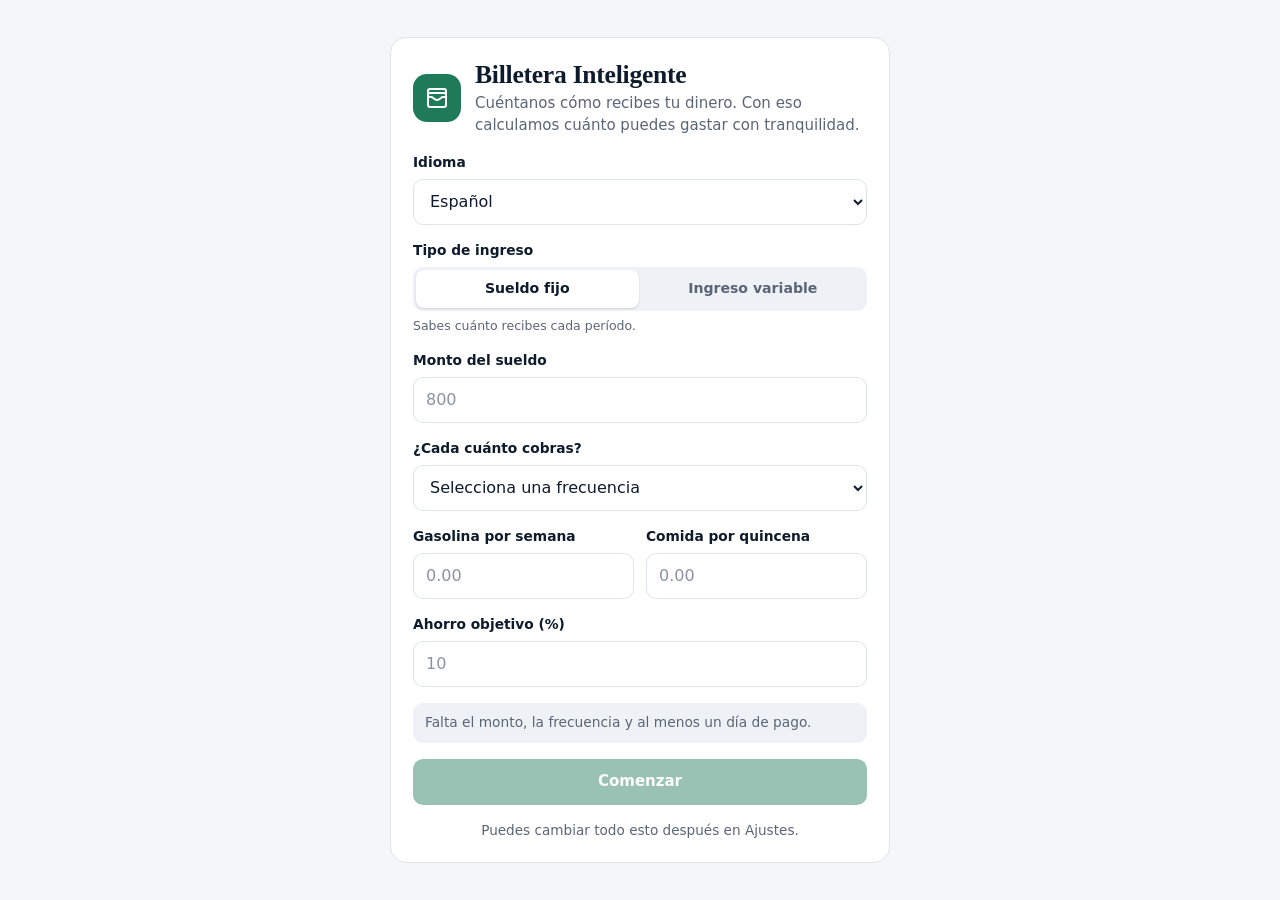
==== index.html @ e5aa4513 "Add files via upload" ====
<!doctype html>
<html lang="es">
  <head>
    <meta charset="UTF-8" />
    <meta name="viewport" content="width=device-width, initial-scale=1.0, viewport-fit=cover" />
    <meta name="theme-color" content="#f4f6f8" />
    <meta name="mobile-web-app-capable" content="yes" />
    <meta name="apple-mobile-web-app-capable" content="yes" />
    <meta name="apple-mobile-web-app-status-bar-style" content="black-translucent" />
    <link rel="manifest" href="./manifest.webmanifest" />
    <link rel="icon" href="./icon.svg" type="image/svg+xml" />
    <link rel="apple-touch-icon" href="./icon-192.png" />
    <title>Billetera Inteligente</title>
    <script type="module" crossorigin src="./assets/index-BAWl-egF.js"></script>
    <link rel="stylesheet" crossorigin href="./assets/index-CGcgOahd.css">
  </head>
  <body>
    <div id="root"></div>
  </body>
</html>
---- assets/index-CGcgOahd.css ----
:root{--bg: #f4f6f8;--surface: #ffffff;--surface-2: #eef1f5;--border: #dfe4ea;--text: #0e1b2c;--muted: #5a6676;--accent-base: #1f7a5a;--accent: var(--accent-base);--accent-contrast: #ffffff;--accent-soft: color-mix(in srgb, var(--accent) 11%, transparent);--good: #18794e;--bad: #c0392b;--warn: #a8650a;--info: #2b62c4;--pocket-commitments: #d99a1c;--pocket-reserve: #2b62c4;--pocket-savings: #7a5cd6;--pocket-goals: #1aa3a3;--pocket-available: var(--accent);--radius-card: 16px;--radius-control: 10px;--gap: 16px;--sidebar-width: 232px;--font: system-ui, -apple-system, "Segoe UI", Roboto, "Helvetica Neue", Arial, sans-serif;--font-display: "Iowan Old Style", "Palatino Linotype", Palatino, "Book Antiqua", Georgia, serif;color-scheme:light}:root[data-mode=dark]{--bg: #0c141d;--surface: #131d29;--surface-2: #1b2735;--border: #283646;--text: #e9eef4;--muted: #94a2b3;--accent: color-mix(in srgb, var(--accent-base) 62%, #ffffff);--accent-contrast: #0c141d;--accent-soft: color-mix(in srgb, var(--accent) 15%, transparent);--good: #4cc38a;--bad: #f0715f;--warn: #e2a63b;--info: #6c9bf0;color-scheme:dark}:root[data-theme=blue]{--accent-base: #2b62c4;--pocket-reserve: #0f8f8f}:root[data-theme=gold]{--accent-base: #9a7420;--pocket-commitments: #c2553a}:root[data-theme=violet]{--accent-base: #6d4fd6;--pocket-savings: #1f9d68}:root[data-theme=crimson]{--accent-base: #c23b55}:root[data-theme=slate]{--accent-base: #52607a}*,*:before,*:after{box-sizing:border-box}html{-webkit-text-size-adjust:100%}body{margin:0;min-height:100dvh;background:var(--bg);color:var(--text);font-family:var(--font);font-size:15px;line-height:1.45;-webkit-font-smoothing:antialiased;-webkit-tap-highlight-color:transparent;overflow-x:hidden}body.modal-open{overflow:hidden}h1,h2,h3,p,ul{margin:0}h1{font-family:var(--font-display);font-size:1.9rem;font-weight:600;line-height:1.15;letter-spacing:-.01em}h2{font-size:1.02rem;font-weight:650;line-height:1.3}ul{padding:0;list-style:none}a{color:inherit;text-decoration:none}button,input,select,textarea{font:inherit;color:inherit}button{cursor:pointer}button:disabled{cursor:not-allowed;opacity:.45}input,select,textarea{width:100%;min-height:46px;padding:10px 12px;background:var(--surface);border:1px solid var(--border);border-radius:var(--radius-control);outline:none;font-size:16px}input:focus,select:focus{border-color:var(--accent);box-shadow:0 0 0 3px var(--accent-soft)}input::placeholder{color:var(--muted);opacity:.7}:focus-visible{outline:2px solid var(--accent);outline-offset:2px}.muted{color:var(--muted)}.small{font-size:.85rem}.big{font-size:1.3rem}.center{text-align:center}.positive{color:var(--good)}.negative{color:var(--bad)}.warning{color:var(--warn)}.label{color:var(--muted);font-size:.85rem}.figure{font-variant-numeric:tabular-nums;font-weight:650;white-space:nowrap}.link{padding:0;background:none;border:0;color:var(--accent);font-size:.88rem;font-weight:600}.link:hover{text-decoration:underline}.row{display:flex;align-items:center;gap:12px;min-width:0}.spread{display:flex;align-items:center;justify-content:space-between;gap:12px}.spread.wrap{flex-wrap:wrap}.stack{display:flex;flex-direction:column;gap:10px}.rows{display:flex;flex-direction:column;gap:14px}.grid{display:grid;gap:var(--gap);grid-template-columns:minmax(0,1fr);align-items:start}.grid.cols-3{grid-template-columns:repeat(3,minmax(0,1fr))}.grid.cols-4{grid-template-columns:repeat(2,minmax(0,1fr))}@media(max-width:560px){.grid.cols-3{grid-template-columns:minmax(0,1fr)}}@media(min-width:900px){.grid.cols-2{grid-template-columns:repeat(2,minmax(0,1fr))}.grid.cols-4{grid-template-columns:repeat(4,minmax(0,1fr))}}@media(prefers-reduced-motion:reduce){*,*:before,*:after{animation:none!important;transition:none!important}}.app{min-height:100dvh}.main{min-width:0}.content{width:100%;max-width:1080px;margin:0 auto;padding:8px var(--gap) calc(104px + env(safe-area-inset-bottom))}.page{display:flex;flex-direction:column;gap:var(--gap)}.page-heading{display:flex;align-items:flex-end;justify-content:space-between;flex-wrap:wrap;gap:12px;padding:8px 0 4px}.page-heading p{margin-top:4px}.topbar{display:flex;align-items:center;justify-content:space-between;gap:12px;padding:calc(12px + env(safe-area-inset-top)) calc(var(--gap) + env(safe-area-inset-right)) 8px calc(var(--gap) + env(safe-area-inset-left))}.greeting{display:flex;align-items:center;gap:10px;min-width:0;padding:0;background:none;border:0;text-align:left}.greeting-text{display:flex;flex-direction:column;min-width:0;line-height:1.3}.greeting-text span{overflow:hidden;color:var(--muted);font-size:.8rem;text-overflow:ellipsis;white-space:nowrap}.avatar{display:grid;place-items:center;flex:none;width:40px;height:40px;border-radius:50%;background:var(--accent-soft) center / cover no-repeat;color:var(--accent);font-weight:700;font-size:.85rem}.avatar.large{width:68px;height:68px;font-size:1.3rem}.topbar-actions{display:flex;align-items:center;gap:8px;flex:none}.topbar-date{display:none;color:var(--muted);font-size:.88rem}.topbar-date:first-letter{text-transform:uppercase}.brand-mark{display:grid;place-items:center;flex:none;width:34px;height:34px;border-radius:10px;background:var(--accent);color:var(--accent-contrast)}.brand-mark.large{width:48px;height:48px;border-radius:14px}.sidebar{display:none}.bottom-nav{position:fixed;left:0;right:0;bottom:0;z-index:30;display:grid;grid-template-columns:repeat(5,1fr);align-items:center;padding:6px 8px calc(6px + env(safe-area-inset-bottom));background:var(--surface);border-top:1px solid var(--border)}.nav-item{display:flex;flex-direction:column;align-items:center;gap:3px;min-height:50px;padding:4px;background:none;border:0;color:var(--muted);font-size:.7rem;font-weight:600}.nav-item.active{color:var(--accent)}.fab{display:grid;place-items:center;justify-self:center;width:54px;height:54px;margin-top:-22px;border:4px solid var(--bg);border-radius:50%;background:var(--accent);color:var(--accent-contrast)}@media(min-width:900px){.app{display:grid;grid-template-columns:var(--sidebar-width) minmax(0,1fr)}.app.sidebar-collapsed{--sidebar-width: 72px}.bottom-nav{display:none}.content{padding:8px 32px 48px}.topbar{padding:18px 32px 8px;max-width:1144px;margin:0 auto}.topbar-date{display:inline}.sidebar{position:sticky;top:0;display:flex;flex-direction:column;gap:16px;height:100dvh;padding:20px 12px 14px;background:var(--surface);border-right:1px solid var(--border);overflow:hidden auto}.brand{display:flex;align-items:center;gap:10px;padding:0 6px}.brand-text{font-size:.98rem;line-height:1.2}.sidebar-add{width:100%}.sidebar-nav{display:flex;flex-direction:column;gap:2px;flex:1}.nav-link{display:flex;align-items:center;gap:12px;min-height:42px;padding:0 12px;background:none;border:0;border-radius:var(--radius-control);color:var(--muted);font-weight:550;text-align:left;white-space:nowrap}.nav-link svg{flex:none}.nav-link:hover{background:var(--surface-2);color:var(--text)}.nav-link.active{background:var(--accent-soft);color:var(--accent)}.sidebar-collapse{align-self:flex-end}.sidebar-collapsed .brand-text,.sidebar-collapsed .nav-link span,.sidebar-collapsed .sidebar-add span{display:none}.sidebar-collapsed .nav-link,.sidebar-collapsed .brand{justify-content:center;padding:0}.sidebar-collapsed .sidebar-add{padding:0}.sidebar-collapsed .sidebar-collapse{align-self:center}.sidebar-collapsed .collapse-arrow{transform:rotate(180deg)}}.card{display:flex;flex-direction:column;gap:14px;min-width:0;padding:18px;background:var(--surface);border:1px solid var(--border);border-radius:var(--radius-card)}.badge-icon{display:grid;place-items:center;flex:none;width:38px;height:38px;border-radius:50%;background:var(--accent-soft);color:var(--accent)}.badge-icon.small{width:34px;height:34px}.badge-icon.good{background:color-mix(in srgb,var(--good) 14%,transparent);color:var(--good)}.badge-icon.plain{background:var(--surface-2);color:var(--muted)}.btn{display:inline-flex;align-items:center;justify-content:center;gap:8px;min-height:46px;padding:0 18px;border:1px solid transparent;border-radius:var(--radius-control);font-weight:600;white-space:nowrap}.btn.primary{background:var(--accent);color:var(--accent-contrast)}.btn.primary:hover:not(:disabled){filter:brightness(1.08)}.btn.ghost{background:var(--surface);border-color:var(--border);color:var(--text)}.btn.ghost:hover:not(:disabled){background:var(--surface-2)}.btn.danger{background:var(--bad);color:#fff}.btn.small{min-height:36px;padding:0 12px;font-size:.86rem;align-self:flex-start}.btn.block{width:100%}.icon-btn{display:grid;place-items:center;flex:none;width:40px;height:40px;background:var(--surface);border:1px solid var(--border);border-radius:var(--radius-control);color:var(--text)}.icon-btn:hover{background:var(--surface-2)}.icon-btn.subtle{background:none;border-color:transparent;color:var(--muted)}.icon-btn.subtle:hover{background:var(--surface-2);color:var(--text)}.actions{display:flex;flex-wrap:wrap;align-items:center;gap:10px}.chip{display:inline-flex;align-items:center;align-self:flex-start;padding:3px 10px;border-radius:999px;background:var(--surface-2);color:var(--muted);font-size:.78rem;font-weight:600;white-space:nowrap}.chip.good{background:color-mix(in srgb,var(--good) 13%,transparent);color:var(--good)}.chip.bad{background:color-mix(in srgb,var(--bad) 13%,transparent);color:var(--bad)}.chip.warn{background:color-mix(in srgb,var(--warn) 15%,transparent);color:var(--warn)}.progress{height:6px;border-radius:999px;background:var(--surface-2);overflow:hidden}.progress span{display:block;height:100%;border-radius:inherit;background:var(--accent);transition:width .4s ease}.progress.good span{background:var(--good)}.metric{display:flex;flex-direction:column;gap:4px;min-width:0;padding:14px 16px;background:var(--surface);border:1px solid var(--border);border-radius:var(--radius-card)}.metric-label{color:var(--muted);font-size:.82rem}.metric-value{font-size:1.25rem;font-variant-numeric:tabular-nums;overflow-wrap:anywhere}.metric.good .metric-value{color:var(--good)}.metric.warn .metric-value{color:var(--warn)}.empty{display:flex;flex-direction:column;align-items:center;gap:8px;padding:20px 12px;color:var(--muted);text-align:center}.note{display:flex;align-items:flex-start;gap:8px;padding:10px 12px;background:var(--surface-2);border-radius:var(--radius-control);color:var(--muted);font-size:.86rem}.note svg{flex:none;margin-top:2px}.note.good{color:var(--good)}.note.bad{color:var(--bad)}.list{display:flex;flex-direction:column}.list-item{display:flex;align-items:center;gap:12px;padding:12px 0;border-top:1px solid var(--border)}.list>:first-child{border-top:0;padding-top:2px}.list>:last-child{padding-bottom:2px}.list-text{display:flex;flex-direction:column;gap:2px;flex:1;min-width:0}.list-text strong{font-weight:600;overflow-wrap:anywhere}.list-text span{font-size:.84rem}.row-actions{display:flex;align-items:center;gap:4px}.date-badge{display:flex;flex-direction:column;align-items:center;justify-content:center;flex:none;width:44px;height:48px;background:var(--surface-2);border-radius:var(--radius-control);line-height:1.1}.date-badge strong{font-size:1.1rem}.date-badge span{color:var(--muted);font-size:.7rem}.checks{display:flex;flex-direction:column;gap:12px}.checks li{display:flex;align-items:flex-start;gap:10px}.checks svg{flex:none;margin-top:2px}.checks .ok svg{color:var(--good)}.checks .pending{color:var(--muted)}.checks .pending svg{opacity:.3}.option-row{display:flex;flex-direction:column;align-items:flex-start;gap:2px;width:100%;padding:12px 14px;background:var(--surface);border:1px solid var(--border);border-radius:var(--radius-control);text-align:left}.option-row strong{display:inline-flex;align-items:center;gap:8px;font-weight:600}.option-row span{font-size:.85rem}.option-row:hover{background:var(--surface-2)}.option-row.danger strong{color:var(--bad)}.faq{padding:12px 0;border-top:1px solid var(--border)}.faq:first-of-type{border-top:0;padding-top:0}.faq summary{cursor:pointer;font-weight:600}.faq p{margin-top:8px;font-size:.92rem;max-width:62ch}.form{display:flex;flex-direction:column;gap:14px}.form-row{display:grid;grid-template-columns:repeat(2,minmax(0,1fr));gap:12px}.form-grid{display:grid;grid-template-columns:repeat(auto-fit,minmax(200px,1fr));gap:12px}.field{display:flex;flex-direction:column;gap:6px;min-width:0}.field-label{font-size:.86rem;font-weight:600}.choices{display:flex;flex-wrap:wrap;gap:8px}.choice{min-height:40px;padding:0 14px;background:var(--surface);border:1px solid var(--border);border-radius:999px;font-size:.9rem;font-weight:550}.choice.active{background:var(--accent);border-color:var(--accent);color:var(--accent-contrast)}.more summary{cursor:pointer;color:var(--accent);font-size:.9rem;font-weight:600}.more[open] summary{margin-bottom:14px}.inline-form{display:flex;gap:10px}.inline-form input{flex:1;min-width:0}.segmented{display:grid;grid-auto-flow:column;grid-auto-columns:minmax(0,1fr);gap:3px;padding:3px;background:var(--surface-2);border-radius:var(--radius-control)}.segmented button{min-height:38px;padding:0 10px;background:none;border:0;border-radius:8px;color:var(--muted);font-weight:600;font-size:.88rem}.segmented button.active{background:var(--surface);color:var(--text);box-shadow:0 1px 2px #0a142324}.toggle{flex:none;width:46px;height:28px;padding:3px;background:var(--border);border:0;border-radius:999px}.toggle span{display:block;width:22px;height:22px;border-radius:50%;background:#fff;transition:transform .18s}.toggle.on{background:var(--accent)}.toggle.on span{transform:translate(18px)}.switch-row{display:flex;align-items:center;justify-content:space-between;gap:14px;padding:10px 0;border-top:1px solid var(--border)}.card>h2+.switch-row{border-top:0;padding-top:0}.form>.switch-row{border-top:0;padding:0}.switch-row>div{display:flex;flex-direction:column;gap:2px;min-width:0}.switch-row strong{font-weight:600}.modal-backdrop{position:fixed;top:0;right:0;bottom:0;left:0;z-index:50;display:flex;align-items:flex-end;justify-content:center;background:#080e168c;animation:fade .15s ease}.modal{display:flex;flex-direction:column;width:100%;max-width:500px;max-height:92dvh;background:var(--surface);border-radius:20px 20px 0 0;animation:rise .2s ease}.modal-head{display:flex;align-items:center;justify-content:space-between;gap:12px;padding:16px 12px 4px 18px}.modal-title{display:flex;align-items:center;gap:10px;min-width:0}.modal-title strong{font-size:1.12rem}.modal-head .icon-btn{background:none;border-color:transparent;color:var(--muted)}.modal-body{display:flex;flex-direction:column;gap:14px;padding:12px 18px calc(20px + env(safe-area-inset-bottom));overflow-y:auto}@media(min-width:640px){.modal-backdrop{align-items:center;padding:20px}.modal{border-radius:20px}}@keyframes fade{0%{opacity:0}}@keyframes rise{0%{transform:translateY(16px);opacity:0}}.menu-grid{display:grid;grid-template-columns:repeat(2,minmax(0,1fr));gap:10px}.menu-tile{display:flex;flex-direction:column;align-items:flex-start;gap:4px;min-height:88px;padding:14px;background:var(--surface);border:1px solid var(--border);border-radius:var(--radius-control);text-align:left}.menu-tile svg{margin-bottom:4px;color:var(--accent)}.menu-tile strong{font-weight:600}.menu-tile span{font-size:.82rem}.menu-tile:hover,.menu-tile.active{background:var(--surface-2)}.pocket-commitments{--pocket: var(--pocket-commitments)}.pocket-reserve{--pocket: var(--pocket-reserve)}.pocket-savings{--pocket: var(--pocket-savings)}.pocket-goals{--pocket: var(--pocket-goals)}.pocket-available{--pocket: var(--pocket-available)}.pocket-empty{--pocket: var(--surface-2)}.swatch-dot{flex:none;width:10px;height:10px;border-radius:3px;background:var(--pocket)}.money-bar{display:flex;gap:2px;height:14px;border-radius:5px;overflow:hidden}.money-bar span{min-width:0;background:var(--pocket);transition:width .4s ease}.total-line{display:flex;align-items:baseline;justify-content:space-between;gap:12px}.total-line strong{font-size:1.5rem;font-variant-numeric:tabular-nums}.dist-preview{display:flex;flex-direction:column}.dist-row{display:flex;align-items:center;gap:12px;padding:10px 0;border-top:1px solid var(--border)}.dist-row:first-child{border-top:0}.dist-row-text{display:flex;flex-direction:column;flex:1;min-width:0}.dist-row strong{font-weight:600}.dist-row b{font-variant-numeric:tabular-nums;white-space:nowrap}.dist-preview .note{margin-top:6px}.result{display:flex;align-items:flex-start;gap:12px;padding:12px 14px;border-radius:var(--radius-control)}.result>div{display:flex;flex-direction:column;gap:2px}.result.good{background:color-mix(in srgb,var(--good) 12%,transparent);color:var(--good)}.result.bad{background:color-mix(in srgb,var(--bad) 12%,transparent);color:var(--bad)}.result span{color:var(--text);font-size:.9rem}.legend{display:flex;gap:16px;color:var(--muted);font-size:.82rem}.dot{display:inline-block;width:9px;height:9px;margin-right:4px;border-radius:3px}.dot.income,.bar.income{background:var(--accent)}.dot.expense,.bar.expense{background:color-mix(in srgb,var(--text) 30%,transparent)}.onboarding{display:grid;place-items:center;min-height:100dvh;padding:calc(16px + env(safe-area-inset-top)) 16px calc(16px + env(safe-area-inset-bottom))}.onboarding-card{width:100%;max-width:500px;gap:16px;padding:22px}.onboarding-brand{display:flex;align-items:center;gap:14px}.onboarding-brand h1{font-size:1.6rem}.onboarding-brand p{margin-top:4px}.day-grid{display:grid;grid-template-columns:repeat(7,minmax(0,1fr));gap:6px}.day{min-height:40px;padding:0;background:var(--surface);border:1px solid var(--border);border-radius:8px;font-size:.86rem;font-variant-numeric:tabular-nums}.day.active{background:var(--accent);border-color:var(--accent);color:var(--accent-contrast);font-weight:700}.balance{display:flex;align-items:flex-start;justify-content:space-between;gap:16px;padding:10px 2px 6px}.balance-main{display:flex;flex-direction:column;gap:2px;min-width:0}.balance-amount{font-family:var(--font-display);font-size:clamp(2.6rem,12vw,4rem);font-weight:600;font-variant-numeric:lining-nums tabular-nums;letter-spacing:-.02em;line-height:1.05;overflow-wrap:anywhere}.per-day{font-weight:600;max-width:46ch}.score-pill{display:flex;flex-direction:column;align-items:center;flex:none;min-width:76px;padding:8px 12px;background:var(--surface);border:1px solid var(--border);border-radius:var(--radius-card);line-height:1.15}.score-pill strong{font-size:1.5rem;font-variant-numeric:tabular-nums;color:var(--tone, var(--text))}.score-pill span{color:var(--muted);font-size:.74rem}.tone-good{--tone: var(--good)}.tone-info{--tone: var(--info)}.tone-warn{--tone: var(--warn)}.tone-bad{--tone: var(--bad)}.quick-actions{display:grid;grid-template-columns:repeat(4,minmax(0,1fr));gap:8px}.quick-action{display:flex;flex-direction:column;align-items:center;gap:6px;padding:4px 2px;background:none;border:0;font-size:.82rem;font-weight:600}.quick-icon{display:grid;place-items:center;width:52px;height:52px;border-radius:50%;background:var(--surface);border:1px solid var(--border);color:var(--text)}.quick-icon.income{background:var(--accent);border-color:var(--accent);color:var(--accent-contrast)}.quick-action:hover .quick-icon:not(.income){background:var(--surface-2)}@media(min-width:900px){.quick-actions{display:flex;gap:10px}.quick-action{flex-direction:row;gap:8px;padding:6px 16px 6px 6px;background:var(--surface);border:1px solid var(--border);border-radius:999px}.quick-icon{width:34px;height:34px;border:0;background:var(--surface-2)}.quick-action:hover{background:var(--surface-2)}}.banner{display:flex;align-items:center;justify-content:space-between;gap:12px;width:100%;padding:12px 14px;background:color-mix(in srgb,var(--tone, var(--accent)) 9%,var(--surface));border:1px solid color-mix(in srgb,var(--tone, var(--accent)) 28%,transparent);border-radius:var(--radius-card);text-align:left}.banner>div{display:flex;flex-direction:column;gap:2px;min-width:0}.banner strong{color:var(--tone, var(--accent))}.banner span{font-size:.9rem}.banner svg{flex:none;color:var(--muted)}.ledger{display:grid;gap:0 28px}.ledger li{display:flex;align-items:center;gap:12px;padding:10px 0;border-top:1px solid var(--border)}.ledger li>div{display:flex;flex-direction:column;flex:1;min-width:0}.ledger strong{font-weight:600}@media(min-width:900px){.ledger{grid-template-columns:repeat(2,minmax(0,1fr))}}.source-group{display:flex;flex-direction:column;gap:6px}.source-group>.spread:first-child{padding-bottom:6px;border-bottom:1px solid var(--border)}.source-group strong{font-weight:600}@media(max-width:560px){.list-item.bill{flex-wrap:wrap}.list-item.bill .row-actions{width:100%;justify-content:flex-end}}.month-chart{display:grid;grid-template-columns:repeat(6,minmax(0,1fr));gap:8px;height:170px}.month{display:flex;flex-direction:column;align-items:center;gap:6px;min-width:0}.month-bars{display:flex;align-items:flex-end;justify-content:center;gap:3px;flex:1;width:100%;border-bottom:1px solid var(--border)}.bar{width:34%;max-width:20px;min-height:2px;border-radius:4px 4px 0 0}.meter{display:flex;flex-direction:column;align-items:center;gap:4px}.meter svg{width:100%;max-width:280px}.meter-rim{fill:var(--surface-2)}.meter-face{fill:var(--surface);stroke:var(--border);stroke-width:1}.meter-tick{stroke:var(--muted);stroke-width:1.2;opacity:.5}.meter-tick.major{stroke:var(--text);stroke-width:2.2;opacity:.9}.meter-number{fill:var(--muted);font-size:11px;font-weight:600}.meter-needle{transform-origin:160px 160px;transition:transform .8s cubic-bezier(.22,.8,.25,1)}.meter-needle path{fill:var(--text)}.meter-hub{fill:var(--surface);stroke:var(--text);stroke-width:2}.meter-score{font-size:34px;font-weight:700;font-family:var(--font-display)}.meter-caption{fill:var(--muted);font-size:10px;font-weight:600}.meter-status{display:flex;flex-direction:column;align-items:center;gap:2px;text-align:center}.meter-status strong{color:var(--meter-color)}.level-steps{display:flex;justify-content:space-between;gap:6px;color:var(--muted);font-size:.74rem}.level-steps .reached{color:var(--accent);font-weight:600}@media(max-width:480px){.level-steps span:not(.reached):not(:last-child){display:none}}.photo-row{display:flex;align-items:center;flex-wrap:wrap;gap:14px}.swatches{display:flex;flex-wrap:wrap;gap:10px}.swatch{display:grid;place-items:center;width:40px;height:40px;border:3px solid var(--surface);border-radius:50%;color:#fff;outline:1px solid var(--border)}.swatch.active{outline:2px solid var(--text)}.donate{flex-direction:row;align-items:center;justify-content:space-between;flex-wrap:wrap}
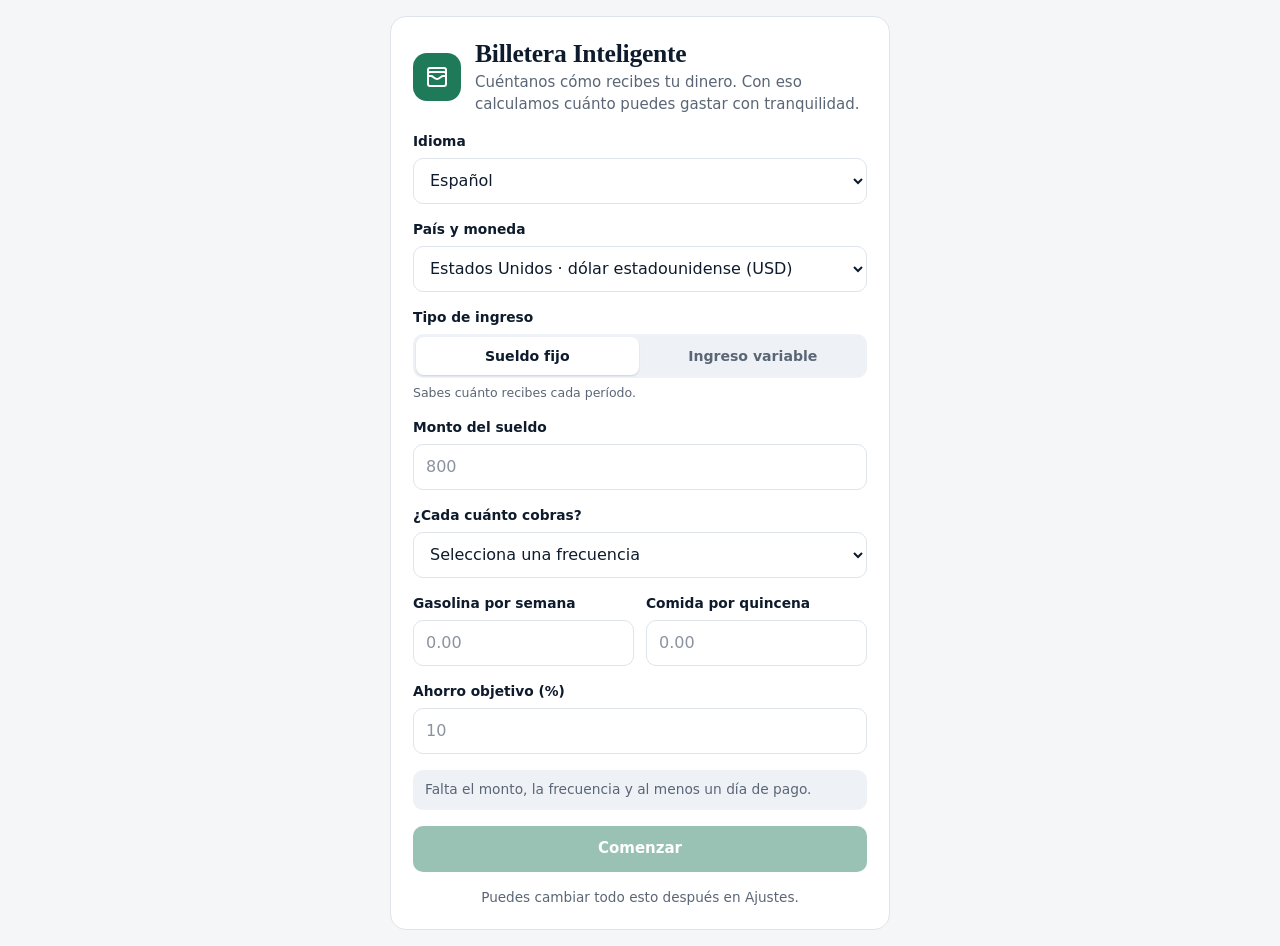
==== commit 80bb64e9: "Add files via upload" ====
--- a/index.html
+++ b/index.html
@@ -11,7 +11,7 @@
     <link rel="icon" href="./icon.svg" type="image/svg+xml" />
     <link rel="apple-touch-icon" href="./icon-192.png" />
     <title>Billetera Inteligente</title>
-    <script type="module" crossorigin src="./assets/index-BAWl-egF.js"></script>
+    <script type="module" crossorigin src="./assets/index-BL5UIvWP.js"></script>
     <link rel="stylesheet" crossorigin href="./assets/index-CGcgOahd.css">
   </head>
   <body>
